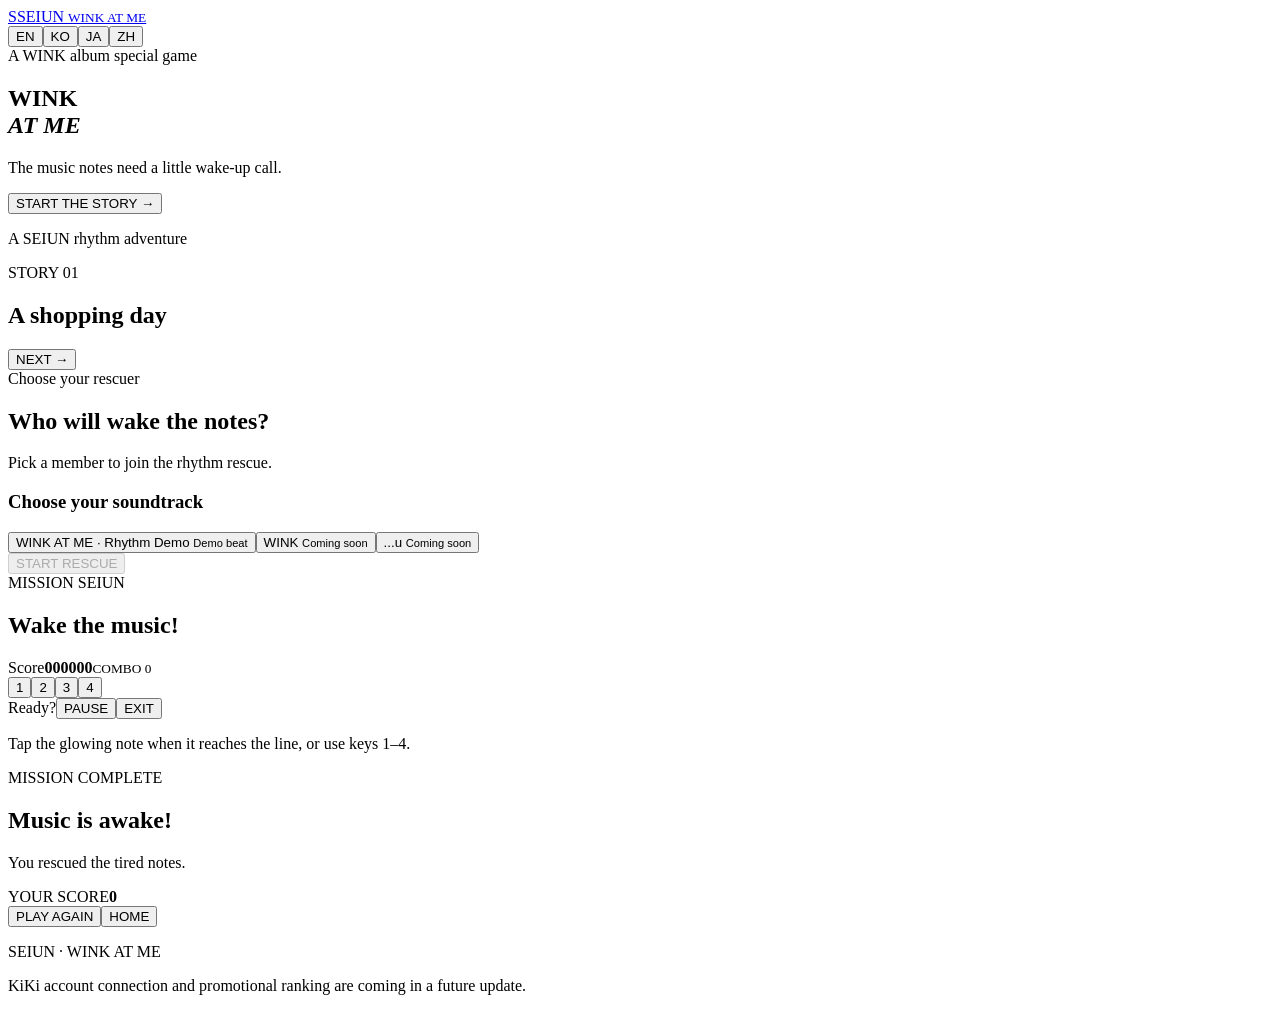
==== games/winkatme/index.html @ f26283b5 "Add WINK AT ME game page" ====
<!DOCTYPE html>
<html lang="en">
<head>
<meta charset="utf-8"><meta name="viewport" content="width=device-width, initial-scale=1, viewport-fit=cover">
<title>WINK AT ME | SEIUN</title>
<meta name="description" content="A tiny rhythm rescue game starring SEIUN.">
<link rel="stylesheet" href="winkatme.css">
</head>
<body>
<div class="game-shell">
<header class="topbar"><a class="brand" href="../../index.html" aria-label="SEIUN home"><span class="brand-mark">S</span><span>SEIUN <small>WINK AT ME</small></span></a><div class="language" aria-label="Language"><button data-lang="en" class="active">EN</button><button data-lang="ko">KO</button><button data-lang="ja">JA</button><button data-lang="zh">ZH</button></div></header>
<main>
<section id="screen-intro" class="screen active">
<div class="hero-card"><div class="sparkle-field" aria-hidden="true"></div><div class="eyebrow">A WINK album special game</div><h1>WINK<br><em>AT ME</em></h1><p class="hero-sub">The music notes need a little wake-up call.</p><div class="art-stage" id="intro-art"></div><button id="start-story" class="primary">START THE STORY <span class="arrow">→</span></button><p class="tiny">A SEIUN rhythm adventure</p></div>
</section>
<section id="screen-story" class="screen">
<div class="story-card"><div class="story-frame" id="story-art"></div><div class="story-caption"><span id="story-count">STORY 01</span><h2 id="story-title">A shopping day</h2><p id="story-text"></p><button id="story-next" class="primary">NEXT <span class="arrow">→</span></button></div></div>
</section>
<section id="screen-select" class="screen">
<div class="section-heading"><div class="eyebrow">Choose your rescuer</div><h2>Who will wake the notes?</h2><p>Pick a member to join the rhythm rescue.</p></div>
<div class="character-grid" id="character-grid"></div><div class="song-panel"><h3>Choose your soundtrack</h3><div class="song-options" id="song-options"><button class="song selected" data-song="demo">WINK AT ME · Rhythm Demo <small>Demo beat</small></button><button class="song" data-song="wink">WINK <small>Coming soon</small></button><button class="song" data-song="u">...u <small>Coming soon</small></button></div></div><button id="begin-game" class="primary" disabled>START RESCUE</button>
</section>
<section id="screen-game" class="screen">
<div class="game-head"><div><div class="eyebrow">MISSION <span id="mission-member">SEIUN</span></div><h2>Wake the music!</h2></div><div class="score-box"><span>Score</span><strong id="score">000000</strong><small id="combo">COMBO 0</small></div></div>
<div class="rhythm-board" id="rhythm-board"><div class="note-field" id="note-field"><div class="lane" data-lane="0"></div><div class="lane" data-lane="1"></div><div class="lane" data-lane="2"></div><div class="lane" data-lane="3"></div><div class="hit-line"></div><div class="hit-buttons"><button class="hit-button" data-hit="0" aria-label="Hit lane 1">1</button><button class="hit-button" data-hit="1" aria-label="Hit lane 2">2</button><button class="hit-button" data-hit="2" aria-label="Hit lane 3">3</button><button class="hit-button" data-hit="3" aria-label="Hit lane 4">4</button></div></div><div class="game-character" id="game-character"></div></div>
<div class="game-controls"><span id="feedback">Ready?</span><button id="pause-game" class="soft-button">PAUSE</button><button id="exit-game" class="soft-button">EXIT</button></div><p class="controls-hint">Tap the glowing note when it reaches the line, or use keys 1–4.</p>
</section>
<section id="screen-result" class="screen">
<div class="result-card"><div class="result-art" id="result-art"></div><div class="eyebrow">MISSION COMPLETE</div><h2>Music is awake!</h2><p id="result-message">You rescued the tired notes.</p><div class="result-score"><span>YOUR SCORE</span><strong id="final-score">0</strong><div id="final-stats"></div></div><div class="result-actions"><button id="again" class="primary">PLAY AGAIN</button><button id="to-home" class="soft-button">HOME</button></div></div>
</section>
</main>
<footer><p>SEIUN · WINK AT ME</p><p>KiKi account connection and promotional ranking are coming in a future update.</p></footer>
</div>
<script src="winkatme.js"></script>
</body>
</html>
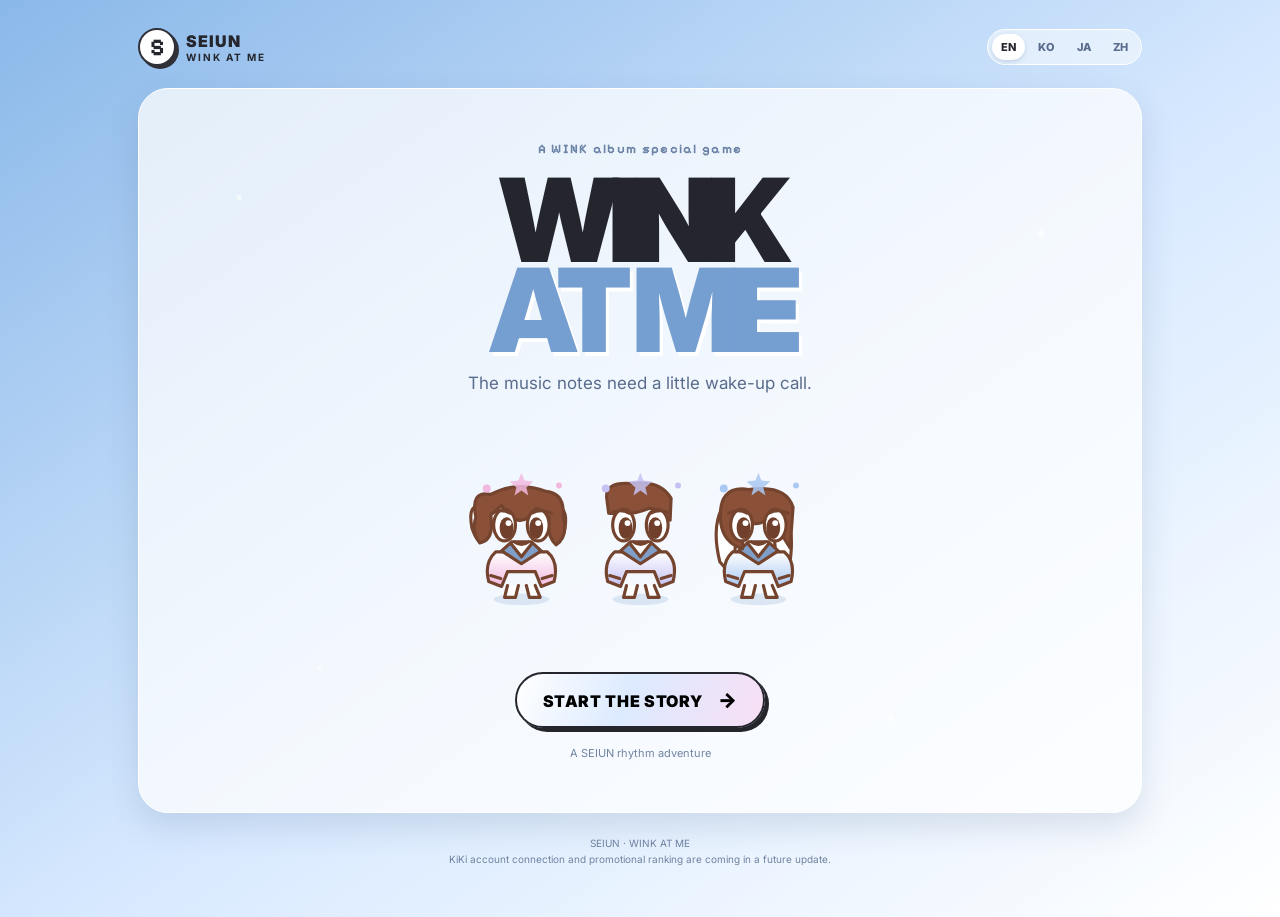
==== commit 736786fd: "Refresh game stylesheet cache" ====
--- a/games/winkatme/index.html
+++ b/games/winkatme/index.html
@@ -4,7 +4,7 @@
 <meta charset="utf-8"><meta name="viewport" content="width=device-width, initial-scale=1, viewport-fit=cover">
 <title>WINK AT ME | SEIUN</title>
 <meta name="description" content="A tiny rhythm rescue game starring SEIUN.">
-<link rel="stylesheet" href="winkatme.css">
+<link rel="stylesheet" href="./winkatme.css?v=2">
 </head>
 <body>
 <div class="game-shell">
--- a/games/winkatme/winkatme.css
+++ b/games/winkatme/winkatme.css
@@ -0,0 +1,6 @@
+@import url('https://fonts.googleapis.com/css2?family=Inter:wght@400;500;600;700;800;900&family=Pixelify+Sans:wght@500;600;700&display=swap');
+:root{--blue:#8bb8e8;--blue2:#dbeeff;--ink:#25262d;--pink:#f3b8df;--lav:#c8c4f5;--paper:#fff;--line:#c3d7ee;--shadow:0 14px 32px rgba(63,91,130,.16)}
+*{box-sizing:border-box}body{margin:0;min-height:100vh;background:linear-gradient(145deg,#8ab8e9 0%,#d9eaff 55%,#fff 100%);font-family:Inter,Arial,sans-serif;color:var(--ink)}button{font:inherit;cursor:pointer}button:focus-visible{outline:3px solid #4657ac;outline-offset:3px}.game-shell{width:min(100%,1060px);margin:auto;padding:clamp(12px,3vw,28px)}.topbar{display:flex;align-items:center;justify-content:space-between;margin-bottom:22px}.brand{display:flex;gap:10px;align-items:center;color:inherit;text-decoration:none;font-weight:900;letter-spacing:.06em}.brand small{display:block;font-size:10px;letter-spacing:.2em;font-weight:700}.brand-mark{display:grid;place-items:center;width:38px;height:38px;background:#fff;border:2px solid #303039;border-radius:50%;font-family:Pixelify Sans;font-size:24px;box-shadow:3px 3px 0 #303039}.language{display:flex;gap:4px;background:#ffffff80;border:1px solid #fff;border-radius:99px;padding:4px}.language button{border:0;background:transparent;padding:6px 9px;border-radius:99px;font-size:11px;font-weight:800;color:#596c8c}.language button.active{background:#fff;color:#25262d;box-shadow:0 2px 4px #7e9dbb50}.screen{display:none;animation:appear .35s ease}.screen.active{display:block}@keyframes appear{from{opacity:0;transform:translateY(8px)}to{opacity:1;transform:none}}.hero-card,.story-card,.result-card{position:relative;overflow:hidden;background:#ffffffbb;border:1px solid #fff;border-radius:30px;box-shadow:var(--shadow);padding:clamp(22px,5vw,52px);text-align:center}.hero-card:before,.story-card:before{content:"";position:absolute;inset:0;background:radial-gradient(circle at 10% 15%,#fff9 0 2px,transparent 3px),radial-gradient(circle at 90% 20%,#fff9 0 3px,transparent 4px),radial-gradient(circle at 18% 80%,#fff7 0 2px,transparent 3px),radial-gradient(circle at 75% 87%,#fff8 0 3px,transparent 4px);pointer-events:none}.eyebrow{font-family:Pixelify Sans,Inter;font-size:13px;letter-spacing:.1em;color:#6c83a7;font-weight:700}.hero-card h1{font-size:clamp(56px,12vw,116px);line-height:.78;letter-spacing:-.09em;margin:18px 0 8px;font-weight:900}.hero-card h1 em{font-style:normal;color:#759ed1;text-shadow:3px 4px 0 #fff}.hero-sub{font-size:clamp(13px,2vw,17px);color:#596c8c}.art-stage{width:min(100%,360px);margin:0 auto 12px;height:250px}.primary{border:2px solid var(--ink);background:linear-gradient(110deg,#fff,#dceaff 45%,#f8dff5);border-radius:99px;padding:14px 26px;font-weight:900;letter-spacing:.04em;box-shadow:4px 4px 0 var(--ink);transition:transform .15s,box-shadow .15s}.primary:hover{transform:translate(2px,2px);box-shadow:2px 2px 0 var(--ink)}.primary:disabled{opacity:.45;cursor:not-allowed}.arrow{font-size:20px;margin-left:12px}.tiny{font-size:11px;color:#7185a2;margin:18px 0 0}.story-card{padding:0;display:grid;grid-template-columns:1fr 1fr;min-height:330px;text-align:left}.story-frame{min-height:260px;background:linear-gradient(135deg,#9bc2ed,#d8e8ff);display:grid;place-items:center;padding:20px}.story-caption{padding:clamp(20px,4vw,40px);align-self:center}.story-caption h2{font-size:clamp(24px,4vw,38px);margin:8px 0}.story-caption p{line-height:1.7;color:#52627b}.section-heading{text-align:center;margin:12px 0 22px}.section-heading h2{font-size:clamp(26px,5vw,42px);margin:8px}.section-heading p{color:#52627b}.character-grid{display:grid;grid-template-columns:repeat(3,minmax(0,1fr));gap:14px}.character-card{background:#ffffffb8;border:2px solid #fff;border-radius:22px;padding:12px 10px 18px;box-shadow:0 8px 20px #6489b833;text-align:center;transition:.2s;position:relative;overflow:hidden}.character-card.selected{border-color:#33343b;box-shadow:4px 4px 0 #33343b;transform:translateY(-3px)}.character-card .char-art{height:180px;max-width:230px;margin:auto}.character-card h3{margin:6px 0 4px}.character-card p{margin:0;color:#6b7e9a;font-size:12px}.character-card button{position:absolute;inset:0;border:0;background:transparent;width:100%;height:100%;z-index:1}.character-card>*:not(button){pointer-events:none}.song-panel{margin:24px 0;padding:20px;background:#ffffff85;border:1px solid #fff;border-radius:22px}.song-panel h3{margin:0 0 12px;font-size:16px}.song-options{display:grid;grid-template-columns:repeat(3,1fr);gap:10px}.song{border:1px solid #b6c9e2;background:#fff;border-radius:15px;padding:12px;font-size:12px;font-weight:700;color:#475b78}.song.selected{border:2px solid #333;box-shadow:3px 3px 0 #333}.song small{display:block;margin-top:6px;color:#8495ad;font-weight:500}.section-heading + .character-grid + .song-panel + .primary{display:block;margin:auto}.game-head{display:flex;justify-content:space-between;align-items:center;margin:4px 0 16px}.game-head h2{margin:4px 0;font-size:clamp(23px,4vw,34px)}.score-box{text-align:right;background:#ffffffa8;border:1px solid #fff;border-radius:16px;padding:8px 14px;min-width:100px}.score-box span,.score-box small{display:block;font-size:10px;font-weight:700;color:#7085a4}.score-box strong{font-size:24px;letter-spacing:.05em}.rhythm-board{position:relative;overflow:hidden;border:2px solid #fff;border-radius:26px;background:linear-gradient(160deg,#c3defb,#f2e8ff);height:min(62vh,500px);min-height:340px;box-shadow:var(--shadow)}.note-field{position:absolute;inset:0 0 0 25%;display:grid;grid-template-columns:repeat(4,1fr);background:linear-gradient(#ffffff60,#ffffff08)}.lane{border-left:1px solid #ffffffa0;position:relative}.lane:last-of-type{border-right:1px solid #ffffffa0}.hit-line{position:absolute;left:0;right:0;bottom:80px;height:3px;background:#fff;box-shadow:0 0 14px #fff,0 0 5px #7896dc}.hit-buttons{position:absolute;bottom:12px;left:0;right:0;display:grid;grid-template-columns:repeat(4,1fr);gap:7px;padding:0 7px}.hit-button{border:1px solid #fff;background:#ffffffa9;border-radius:12px;height:54px;font-weight:900;color:#6179a4;touch-action:manipulation}.hit-button:active,.hit-button.flash{background:#fff;box-shadow:0 0 20px #fff;transform:scale(.97)}.note{position:absolute;width:clamp(24px,5vw,42px);height:clamp(24px,5vw,42px);border-radius:50% 50% 45% 50%;border:2px solid #fff;background:linear-gradient(135deg,#f9c9ed,#b9d9ff);box-shadow:0 4px 12px #8ba4cf80;transform:translate(-50%,-50%);display:grid;place-items:center}.note:after{content:"";width:9px;height:9px;border-radius:50%;background:#fff;box-shadow:0 0 8px white}.game-character{position:absolute;left:4%;bottom:4%;width:23%;height:42%;max-width:180px;pointer-events:none}.game-controls{display:flex;align-items:center;gap:8px;margin:12px 0}.game-controls #feedback{font-weight:900;flex:1;color:#526c9a}.soft-button{border:1px solid #fff;background:#ffffff90;border-radius:99px;padding:10px 14px;font-size:11px;font-weight:800}.controls-hint{text-align:center;font-size:11px;color:#6a7d98}.result-card{text-align:center;max-width:600px;margin:auto}.result-art{height:180px;max-width:220px;margin:auto}.result-card h2{font-size:36px;margin:8px}.result-score{margin:20px auto;background:#fff8;border-radius:22px;padding:20px;max-width:340px}.result-score span{display:block;font-size:11px;font-weight:900;letter-spacing:.12em;color:#6c83a7}.result-score strong{font-size:clamp(38px,9vw,64px)}#final-stats{font-size:12px;color:#667995;margin-top:5px}.result-actions{display:flex;justify-content:center;gap:10px;flex-wrap:wrap;margin-top:20px}footer{text-align:center;padding:20px 6px;font-size:10px;color:#6f82a0}footer p{margin:4px}
+@media(max-width:640px){.game-shell{padding:12px}.story-card{grid-template-columns:1fr}.story-frame{min-height:210px}.story-caption{padding:20px}.character-grid{gap:8px}.character-card{padding:8px 5px 14px;border-radius:16px}.character-card .char-art{height:130px}.character-card h3{font-size:15px}.character-card p{font-size:10px}.song-options{grid-template-columns:1fr}.song{display:flex;align-items:center;justify-content:space-between;text-align:left}.song small{margin:0}.rhythm-board{height:58vh;min-height:330px}.note-field{left:18%}.game-character{width:17%;left:1%;height:30%;bottom:10%}.hit-button{height:48px}.game-controls{gap:5px}.soft-button{padding:9px 11px}.hero-card{padding:24px 14px}.art-stage{height:210px}}
+@media(prefers-reduced-motion:reduce){*,*:before,*:after{animation-duration:.01ms!important;transition-duration:.01ms!important;scroll-behavior:auto!important}}
+.art-stage svg,.story-frame svg,.char-art svg,.game-character svg,.result-art svg{width:100%;height:100%;max-height:100%;overflow:visible}.art-stage{display:flex;align-items:end;justify-content:center;gap:0}.art-stage svg{width:33%;height:100%}.story-frame svg{width:min(100%,280px);height:220px}.story-frame .shop-svg{width:100%;height:100%;display:grid;place-items:center}.story-frame .shop-svg svg{width:min(100%,320px);height:auto}.char-art svg{width:100%;height:100%}.game-character svg{width:100%;height:100%}.result-art svg{width:100%;height:100%}.note{transition:filter .08s}.game-head .eyebrow{font-size:11px}
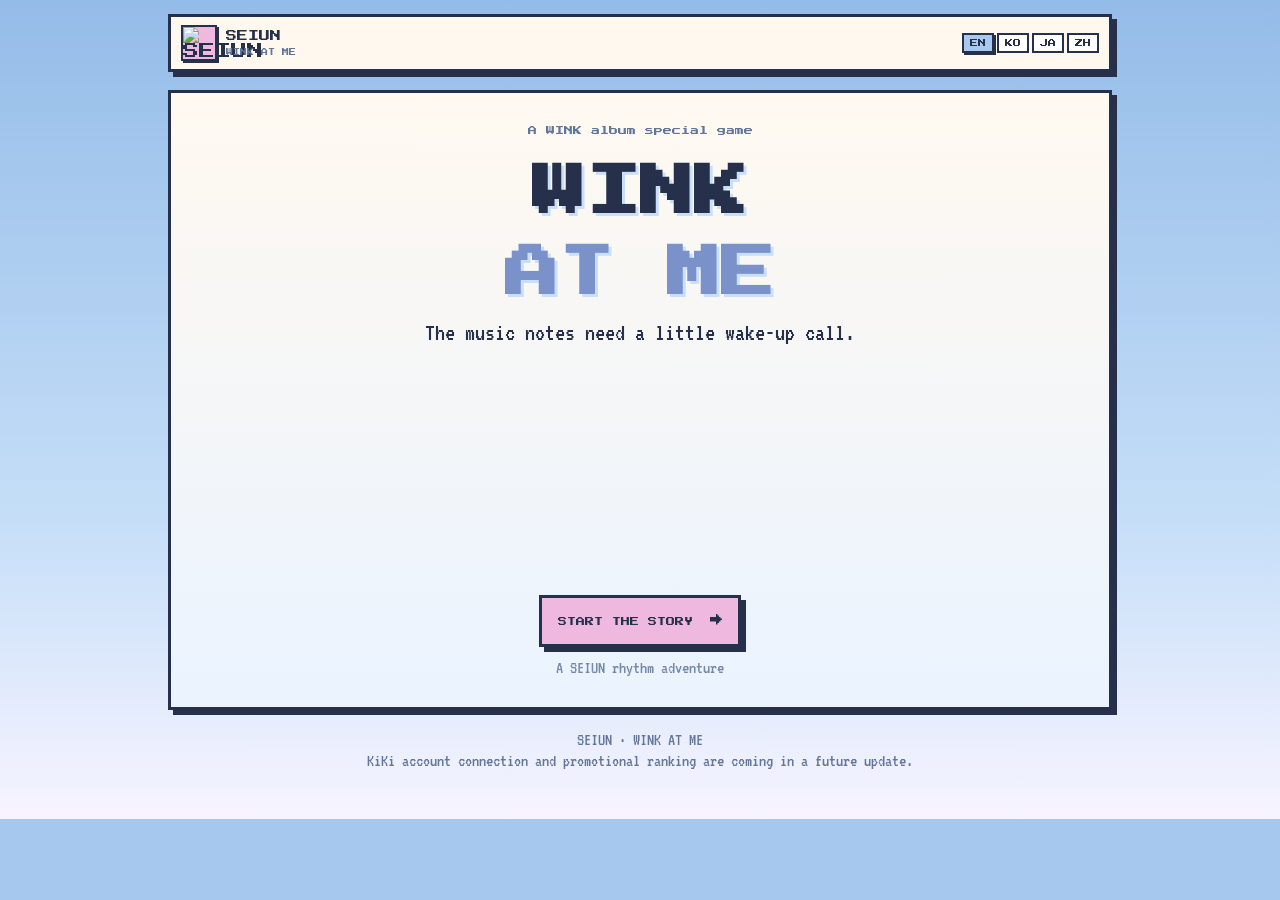
==== commit eafa2fa4: "Switch WINK AT ME to pixel-logo asset and refresh pixel CSS" ====
--- a/games/winkatme/index.html
+++ b/games/winkatme/index.html
@@ -4,11 +4,11 @@
 <meta charset="utf-8"><meta name="viewport" content="width=device-width, initial-scale=1, viewport-fit=cover">
 <title>WINK AT ME | SEIUN</title>
 <meta name="description" content="A tiny rhythm rescue game starring SEIUN.">
-<link rel="stylesheet" href="./winkatme.css?v=2">
+<link rel="stylesheet" href="./winkatme.css?v=pixel-1">
 </head>
 <body>
 <div class="game-shell">
-<header class="topbar"><a class="brand" href="../../index.html" aria-label="SEIUN home"><span class="brand-mark">S</span><span>SEIUN <small>WINK AT ME</small></span></a><div class="language" aria-label="Language"><button data-lang="en" class="active">EN</button><button data-lang="ko">KO</button><button data-lang="ja">JA</button><button data-lang="zh">ZH</button></div></header>
+<header class="topbar"><a class="brand" href="../../index.html" aria-label="SEIUN home"><span class="brand-mark"><img src="./assets/logo/seiun-pixel-logo.png" alt="SEIUN"></span><span>SEIUN <small>WINK AT ME</small></span></a><div class="language" aria-label="Language"><button data-lang="en" class="active">EN</button><button data-lang="ko">KO</button><button data-lang="ja">JA</button><button data-lang="zh">ZH</button></div></header>
 <main>
 <section id="screen-intro" class="screen active">
 <div class="hero-card"><div class="sparkle-field" aria-hidden="true"></div><div class="eyebrow">A WINK album special game</div><h1>WINK<br><em>AT ME</em></h1><p class="hero-sub">The music notes need a little wake-up call.</p><div class="art-stage" id="intro-art"></div><button id="start-story" class="primary">START THE STORY <span class="arrow">→</span></button><p class="tiny">A SEIUN rhythm adventure</p></div>
--- a/games/winkatme/winkatme.css
+++ b/games/winkatme/winkatme.css
@@ -1,6 +1,4 @@
-@import url('https://fonts.googleapis.com/css2?family=Inter:wght@400;500;600;700;800;900&family=Pixelify+Sans:wght@500;600;700&display=swap');
-:root{--blue:#8bb8e8;--blue2:#dbeeff;--ink:#25262d;--pink:#f3b8df;--lav:#c8c4f5;--paper:#fff;--line:#c3d7ee;--shadow:0 14px 32px rgba(63,91,130,.16)}
-*{box-sizing:border-box}body{margin:0;min-height:100vh;background:linear-gradient(145deg,#8ab8e9 0%,#d9eaff 55%,#fff 100%);font-family:Inter,Arial,sans-serif;color:var(--ink)}button{font:inherit;cursor:pointer}button:focus-visible{outline:3px solid #4657ac;outline-offset:3px}.game-shell{width:min(100%,1060px);margin:auto;padding:clamp(12px,3vw,28px)}.topbar{display:flex;align-items:center;justify-content:space-between;margin-bottom:22px}.brand{display:flex;gap:10px;align-items:center;color:inherit;text-decoration:none;font-weight:900;letter-spacing:.06em}.brand small{display:block;font-size:10px;letter-spacing:.2em;font-weight:700}.brand-mark{display:grid;place-items:center;width:38px;height:38px;background:#fff;border:2px solid #303039;border-radius:50%;font-family:Pixelify Sans;font-size:24px;box-shadow:3px 3px 0 #303039}.language{display:flex;gap:4px;background:#ffffff80;border:1px solid #fff;border-radius:99px;padding:4px}.language button{border:0;background:transparent;padding:6px 9px;border-radius:99px;font-size:11px;font-weight:800;color:#596c8c}.language button.active{background:#fff;color:#25262d;box-shadow:0 2px 4px #7e9dbb50}.screen{display:none;animation:appear .35s ease}.screen.active{display:block}@keyframes appear{from{opacity:0;transform:translateY(8px)}to{opacity:1;transform:none}}.hero-card,.story-card,.result-card{position:relative;overflow:hidden;background:#ffffffbb;border:1px solid #fff;border-radius:30px;box-shadow:var(--shadow);padding:clamp(22px,5vw,52px);text-align:center}.hero-card:before,.story-card:before{content:"";position:absolute;inset:0;background:radial-gradient(circle at 10% 15%,#fff9 0 2px,transparent 3px),radial-gradient(circle at 90% 20%,#fff9 0 3px,transparent 4px),radial-gradient(circle at 18% 80%,#fff7 0 2px,transparent 3px),radial-gradient(circle at 75% 87%,#fff8 0 3px,transparent 4px);pointer-events:none}.eyebrow{font-family:Pixelify Sans,Inter;font-size:13px;letter-spacing:.1em;color:#6c83a7;font-weight:700}.hero-card h1{font-size:clamp(56px,12vw,116px);line-height:.78;letter-spacing:-.09em;margin:18px 0 8px;font-weight:900}.hero-card h1 em{font-style:normal;color:#759ed1;text-shadow:3px 4px 0 #fff}.hero-sub{font-size:clamp(13px,2vw,17px);color:#596c8c}.art-stage{width:min(100%,360px);margin:0 auto 12px;height:250px}.primary{border:2px solid var(--ink);background:linear-gradient(110deg,#fff,#dceaff 45%,#f8dff5);border-radius:99px;padding:14px 26px;font-weight:900;letter-spacing:.04em;box-shadow:4px 4px 0 var(--ink);transition:transform .15s,box-shadow .15s}.primary:hover{transform:translate(2px,2px);box-shadow:2px 2px 0 var(--ink)}.primary:disabled{opacity:.45;cursor:not-allowed}.arrow{font-size:20px;margin-left:12px}.tiny{font-size:11px;color:#7185a2;margin:18px 0 0}.story-card{padding:0;display:grid;grid-template-columns:1fr 1fr;min-height:330px;text-align:left}.story-frame{min-height:260px;background:linear-gradient(135deg,#9bc2ed,#d8e8ff);display:grid;place-items:center;padding:20px}.story-caption{padding:clamp(20px,4vw,40px);align-self:center}.story-caption h2{font-size:clamp(24px,4vw,38px);margin:8px 0}.story-caption p{line-height:1.7;color:#52627b}.section-heading{text-align:center;margin:12px 0 22px}.section-heading h2{font-size:clamp(26px,5vw,42px);margin:8px}.section-heading p{color:#52627b}.character-grid{display:grid;grid-template-columns:repeat(3,minmax(0,1fr));gap:14px}.character-card{background:#ffffffb8;border:2px solid #fff;border-radius:22px;padding:12px 10px 18px;box-shadow:0 8px 20px #6489b833;text-align:center;transition:.2s;position:relative;overflow:hidden}.character-card.selected{border-color:#33343b;box-shadow:4px 4px 0 #33343b;transform:translateY(-3px)}.character-card .char-art{height:180px;max-width:230px;margin:auto}.character-card h3{margin:6px 0 4px}.character-card p{margin:0;color:#6b7e9a;font-size:12px}.character-card button{position:absolute;inset:0;border:0;background:transparent;width:100%;height:100%;z-index:1}.character-card>*:not(button){pointer-events:none}.song-panel{margin:24px 0;padding:20px;background:#ffffff85;border:1px solid #fff;border-radius:22px}.song-panel h3{margin:0 0 12px;font-size:16px}.song-options{display:grid;grid-template-columns:repeat(3,1fr);gap:10px}.song{border:1px solid #b6c9e2;background:#fff;border-radius:15px;padding:12px;font-size:12px;font-weight:700;color:#475b78}.song.selected{border:2px solid #333;box-shadow:3px 3px 0 #333}.song small{display:block;margin-top:6px;color:#8495ad;font-weight:500}.section-heading + .character-grid + .song-panel + .primary{display:block;margin:auto}.game-head{display:flex;justify-content:space-between;align-items:center;margin:4px 0 16px}.game-head h2{margin:4px 0;font-size:clamp(23px,4vw,34px)}.score-box{text-align:right;background:#ffffffa8;border:1px solid #fff;border-radius:16px;padding:8px 14px;min-width:100px}.score-box span,.score-box small{display:block;font-size:10px;font-weight:700;color:#7085a4}.score-box strong{font-size:24px;letter-spacing:.05em}.rhythm-board{position:relative;overflow:hidden;border:2px solid #fff;border-radius:26px;background:linear-gradient(160deg,#c3defb,#f2e8ff);height:min(62vh,500px);min-height:340px;box-shadow:var(--shadow)}.note-field{position:absolute;inset:0 0 0 25%;display:grid;grid-template-columns:repeat(4,1fr);background:linear-gradient(#ffffff60,#ffffff08)}.lane{border-left:1px solid #ffffffa0;position:relative}.lane:last-of-type{border-right:1px solid #ffffffa0}.hit-line{position:absolute;left:0;right:0;bottom:80px;height:3px;background:#fff;box-shadow:0 0 14px #fff,0 0 5px #7896dc}.hit-buttons{position:absolute;bottom:12px;left:0;right:0;display:grid;grid-template-columns:repeat(4,1fr);gap:7px;padding:0 7px}.hit-button{border:1px solid #fff;background:#ffffffa9;border-radius:12px;height:54px;font-weight:900;color:#6179a4;touch-action:manipulation}.hit-button:active,.hit-button.flash{background:#fff;box-shadow:0 0 20px #fff;transform:scale(.97)}.note{position:absolute;width:clamp(24px,5vw,42px);height:clamp(24px,5vw,42px);border-radius:50% 50% 45% 50%;border:2px solid #fff;background:linear-gradient(135deg,#f9c9ed,#b9d9ff);box-shadow:0 4px 12px #8ba4cf80;transform:translate(-50%,-50%);display:grid;place-items:center}.note:after{content:"";width:9px;height:9px;border-radius:50%;background:#fff;box-shadow:0 0 8px white}.game-character{position:absolute;left:4%;bottom:4%;width:23%;height:42%;max-width:180px;pointer-events:none}.game-controls{display:flex;align-items:center;gap:8px;margin:12px 0}.game-controls #feedback{font-weight:900;flex:1;color:#526c9a}.soft-button{border:1px solid #fff;background:#ffffff90;border-radius:99px;padding:10px 14px;font-size:11px;font-weight:800}.controls-hint{text-align:center;font-size:11px;color:#6a7d98}.result-card{text-align:center;max-width:600px;margin:auto}.result-art{height:180px;max-width:220px;margin:auto}.result-card h2{font-size:36px;margin:8px}.result-score{margin:20px auto;background:#fff8;border-radius:22px;padding:20px;max-width:340px}.result-score span{display:block;font-size:11px;font-weight:900;letter-spacing:.12em;color:#6c83a7}.result-score strong{font-size:clamp(38px,9vw,64px)}#final-stats{font-size:12px;color:#667995;margin-top:5px}.result-actions{display:flex;justify-content:center;gap:10px;flex-wrap:wrap;margin-top:20px}footer{text-align:center;padding:20px 6px;font-size:10px;color:#6f82a0}footer p{margin:4px}
-@media(max-width:640px){.game-shell{padding:12px}.story-card{grid-template-columns:1fr}.story-frame{min-height:210px}.story-caption{padding:20px}.character-grid{gap:8px}.character-card{padding:8px 5px 14px;border-radius:16px}.character-card .char-art{height:130px}.character-card h3{font-size:15px}.character-card p{font-size:10px}.song-options{grid-template-columns:1fr}.song{display:flex;align-items:center;justify-content:space-between;text-align:left}.song small{margin:0}.rhythm-board{height:58vh;min-height:330px}.note-field{left:18%}.game-character{width:17%;left:1%;height:30%;bottom:10%}.hit-button{height:48px}.game-controls{gap:5px}.soft-button{padding:9px 11px}.hero-card{padding:24px 14px}.art-stage{height:210px}}
-@media(prefers-reduced-motion:reduce){*,*:before,*:after{animation-duration:.01ms!important;transition-duration:.01ms!important;scroll-behavior:auto!important}}
-.art-stage svg,.story-frame svg,.char-art svg,.game-character svg,.result-art svg{width:100%;height:100%;max-height:100%;overflow:visible}.art-stage{display:flex;align-items:end;justify-content:center;gap:0}.art-stage svg{width:33%;height:100%}.story-frame svg{width:min(100%,280px);height:220px}.story-frame .shop-svg{width:100%;height:100%;display:grid;place-items:center}.story-frame .shop-svg svg{width:min(100%,320px);height:auto}.char-art svg{width:100%;height:100%}.game-character svg{width:100%;height:100%}.result-art svg{width:100%;height:100%}.note{transition:filter .08s}.game-head .eyebrow{font-size:11px}
+@import url('https://fonts.googleapis.com/css2?family=Press+Start+2P&family=VT323&display=swap');
+:root{--ink:#26304a;--blue:#a8c9ef;--blue2:#e3efff;--pink:#efb9df;--purple:#c9c5f2;--paper:#fff8ee;--pixel-border:3px solid var(--ink);--shadow:5px 5px 0 #26304a}
+*{box-sizing:border-box}html,body{margin:0;min-height:100%;font-family:'VT323',monospace;font-size:22px;color:var(--ink);background:#a6c8ee}body{background:linear-gradient(#94bce8,#c7dff8 65%,#f7f4ff);overflow-x:hidden}.game-shell{width:min(100%,1000px);margin:auto;padding:14px clamp(10px,3vw,28px) 28px;position:relative;isolation:isolate}.game-shell:before{content:"";position:fixed;inset:0;z-index:-1;pointer-events:none;background-image:var(--stars-bg);background-repeat:repeat;background-size:240px 240px;opacity:.2}.topbar{display:flex;justify-content:space-between;align-items:center;margin:0 0 18px;padding:8px 10px;border:var(--pixel-border);background:#fff8ee;box-shadow:var(--shadow)}.brand{display:flex;align-items:center;gap:9px;text-decoration:none;color:var(--ink);font-family:'Press Start 2P';font-size:11px}.brand small{display:block;font-size:7px;margin-top:7px;color:#61769b}.brand-mark{display:grid;place-items:center;width:36px;height:36px;border:2px solid var(--ink);background:var(--pink);font-family:'Press Start 2P';font-size:16px;box-shadow:2px 2px 0 var(--ink)}.language{display:flex;gap:3px}.language button{border:2px solid var(--ink);background:#fff;padding:4px 6px;font-family:'Press Start 2P';font-size:8px;color:var(--ink)}.language button.active{background:var(--blue);box-shadow:2px 2px 0 var(--ink)}.screen{display:none}.screen.active{display:block;animation:pixel-pop .2s steps(3,end)}@keyframes pixel-pop{from{transform:translateY(5px);opacity:.6}to{transform:none;opacity:1}}.hero-card,.story-card,.result-card{border:var(--pixel-border);background:var(--paper);box-shadow:var(--shadow);padding:clamp(15px,3vw,30px);position:relative;text-align:center}.hero-card{background:linear-gradient(180deg,#fff9f0,#eaf3ff)}.eyebrow{font-family:'Press Start 2P';font-size:9px;line-height:1.8;color:#61769b}.hero-card h1{font-family:'Press Start 2P';font-size:clamp(26px,6vw,54px);line-height:1.5;margin:14px 0 5px;text-shadow:3px 3px 0 #c9dff7}.hero-card h1 em{font-style:normal;color:#7a91ca}.hero-sub{font-size:25px;margin:4px 0 8px}.art-stage{height:clamp(140px,28vw,230px);display:flex;align-items:end;justify-content:center;gap:0;margin:4px auto 12px}.primary,.soft-button{font-family:'Press Start 2P';font-size:9px;line-height:1.8;border:var(--pixel-border);background:#fff;padding:12px 16px;color:var(--ink);box-shadow:var(--shadow);border-radius:0;transition:transform .08s steps(2)}.primary{background:var(--pink)}.primary:hover,.soft-button:hover{transform:translate(2px,2px);box-shadow:3px 3px 0 var(--ink)}.primary:disabled{opacity:.45}.arrow{font-size:12px;margin-left:8px}.tiny{font-size:18px;color:#7588a8;margin:12px 0 0}.story-card{padding:0;display:grid;grid-template-columns:1fr 1fr;text-align:left;min-height:300px}.story-frame{background:var(--blue2);border-bottom:var(--pixel-border);display:grid;place-items:center;padding:16px;min-height:220px}.story-caption{padding:clamp(16px,3vw,30px);align-self:center}.story-caption h2,.section-heading h2,.game-head h2,.result-card h2{font-family:'Press Start 2P';font-size:clamp(16px,3vw,24px);line-height:1.65;margin:8px 0}.story-caption p,.section-heading p{font-size:22px;line-height:1.2}.section-heading{text-align:center;padding:10px 0 16px}.character-grid{display:grid;grid-template-columns:repeat(3,1fr);gap:12px}.character-card{position:relative;text-align:center;padding:12px 8px;background:#fff8ee;border:var(--pixel-border);box-shadow:var(--shadow);transition:transform .12s}.character-card.selected{background:#f7d9ef;transform:translateY(-4px);box-shadow:6px 6px 0 var(--ink)}.character-card h3{font-family:'Press Start 2P';font-size:10px;line-height:1.7;margin:8px 0}.character-card p{font-size:18px;margin:0;color:#64779a}.character-card button{position:absolute;inset:0;background:transparent;border:0;z-index:2}.song-panel{margin:18px 0;padding:14px;background:#fff8ee;border:var(--pixel-border);box-shadow:var(--shadow)}.song-panel h3{font-family:'Press Start 2P';font-size:10px;line-height:1.7;margin:0 0 12px}.song-options{display:grid;grid-template-columns:repeat(3,1fr);gap:8px}.song{border:2px solid var(--ink);background:#fff;padding:10px;font-family:'Press Start 2P';font-size:8px;line-height:1.8}.song.selected{background:var(--blue);box-shadow:3px 3px 0 var(--ink)}.song small{display:block;font-family:'VT323';font-size:18px}.section-heading+.character-grid+.song-panel+.primary{display:block;margin:0 auto}.game-head{display:flex;align-items:center;justify-content:space-between;margin-bottom:12px}.score-box{text-align:center;border:var(--pixel-border);background:#fff8ee;box-shadow:var(--shadow);padding:8px 10px;min-width:110px}.score-box span,.score-box small{display:block;font-family:'Press Start 2P';font-size:7px}.score-box strong{display:block;font-family:'Press Start 2P';font-size:16px;margin:7px 0}.rhythm-board{height:min(65vh,520px);min-height:330px;position:relative;overflow:hidden;border:var(--pixel-border);background:#d7e8fb;box-shadow:var(--shadow)}.note-field{position:absolute;inset:0 0 0 23%;display:grid;grid-template-columns:repeat(4,1fr);background:repeating-linear-gradient(90deg,#ffffff44 0 1px,transparent 1px 25%)}.lane{border-left:2px dotted #a0badc;position:relative}.hit-line{position:absolute;left:0;right:0;bottom:82px;height:4px;background:#fff;border-top:2px solid var(--ink);border-bottom:2px solid var(--ink)}.hit-buttons{position:absolute;bottom:10px;left:0;right:0;display:grid;grid-template-columns:repeat(4,1fr);gap:6px;padding:0 6px}.hit-button{height:52px;border:2px solid var(--ink);background:#fff;font-family:'Press Start 2P';font-size:9px;box-shadow:3px 3px 0 var(--ink);touch-action:manipulation}.hit-button:active,.hit-button.flash{background:var(--pink);transform:translate(2px,2px);box-shadow:1px 1px 0 var(--ink)}.note{position:absolute;width:28px;height:28px;transform:translate(-50%,-50%);border:3px solid var(--ink);background:#f6d4ed;box-shadow:3px 3px 0 var(--ink);image-rendering:pixelated}.note:after{content:"";position:absolute;inset:5px;background:#fff}.game-character{position:absolute;left:2%;bottom:4%;width:20%;height:40%;max-width:150px;pointer-events:none}.game-controls{display:flex;align-items:center;gap:8px;margin:12px 0}.game-controls #feedback{flex:1;font-family:'Press Start 2P';font-size:9px;line-height:1.7}.controls-hint{text-align:center;font-size:18px}.result-card{max-width:620px;margin:auto}.result-art{height:170px;max-width:180px;margin:auto}.result-score{margin:18px auto;padding:14px;background:#fff;border:var(--pixel-border);max-width:330px}.result-score span{font-family:'Press Start 2P';font-size:8px;display:block}.result-score strong{display:block;font-family:'Press Start 2P';font-size:clamp(24px,7vw,44px);margin:12px 0}.result-actions{display:flex;justify-content:center;gap:12px;flex-wrap:wrap;margin-top:16px}#final-stats{font-size:18px}footer{text-align:center;padding:18px 5px;font-size:18px;color:#64779a}footer p{margin:3px}
+.pixel-art,.art-stage img,.story-frame img,.char-art img,.game-character img,.result-art img{image-rendering:pixelated;image-rendering:crisp-edges;object-fit:contain;filter:none}.art-stage img{height:100%;width:33%;image-rendering:pixelated}.char-art{height:clamp(115px,22vw,180px);max-width:220px;margin:auto}.char-art img{width:100%;height:100%;object-fit:contain;image-rendering:pixelated}.story-frame img{max-width:100%;max-height:220px;image-rendering:pixelated}.game-character img,.result-art img{width:100%;height:100%;image-rendering:pixelated}.story-frame .shop-svg{width:100%;display:grid;place-items:center}.story-frame .shop-svg svg{width:min(100%,320px);height:auto;image-rendering:pixelated}.float-star{position:fixed;z-index:-1;width:var(--star-size,24px);height:var(--star-size,24px);object-fit:contain;image-rendering:pixelated;opacity:.78;pointer-events:none;animation:star-drift var(--star-speed,12s) linear infinite;left:var(--star-x,10%);top:110vh}.float-star:nth-child(2n){animation-delay:-5s}.float-star:nth-child(3n){animation-delay:-9s}@keyframes star-drift{0%{transform:translateY(0) rotate(0deg)}100%{transform:translateY(-125vh) rotate(90deg)}}@media(max-width:620px){.game-shell{padding:9px}.brand{font-size:8px}.brand-mark{width:31px;height:31px}.story-card{grid-template-columns:1fr}.story-frame{min-height:180px}.story-caption{padding:16px}.character-grid{gap:7px}.character-card{padding:8px 4px}.char-art{height:120px}.character-card h3{font-size:8px}.character-card p{font-size:16px}.song-options{grid-template-columns:1fr}.song{display:flex;justify-content:space-between;align-items:center;text-align:left}.song small{margin:0}.rhythm-board{height:58vh;min-height:320px}.note-field{left:18%}.game-character{width:16%;height:30%;left:1%;bottom:11%}.hit-button{height:48px}.soft-button{padding:9px 8px;font-size:8px}.hero-card{padding:15px 10px}.game-head h2{font-size:13px}.controls-hint{font-size:16px}}@media(prefers-reduced-motion:reduce){*,*:before,*:after{animation-duration:.01ms!important;transition-duration:.01ms!important}}
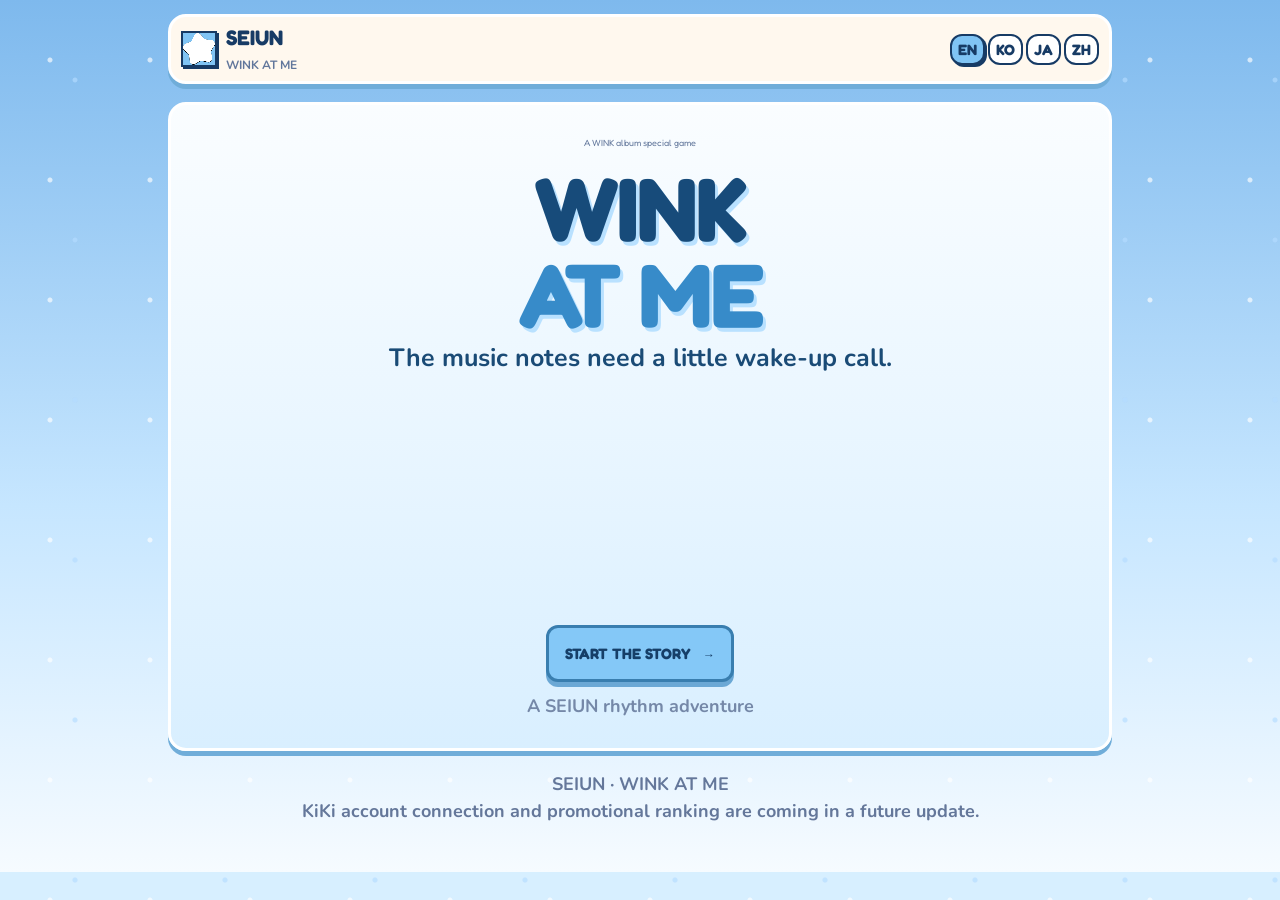
==== commit 16e401ef: "Refresh blue theme stylesheet cache" ====
--- a/games/winkatme/index.html
+++ b/games/winkatme/index.html
@@ -4,7 +4,7 @@
 <meta charset="utf-8"><meta name="viewport" content="width=device-width, initial-scale=1, viewport-fit=cover">
 <title>WINK AT ME | SEIUN</title>
 <meta name="description" content="A tiny rhythm rescue game starring SEIUN.">
-<link rel="stylesheet" href="./winkatme.css?v=pixel-1">
+<link rel="stylesheet" href="./winkatme.css?v=blue-2">
 </head>
 <body>
 <div class="game-shell">
--- a/games/winkatme/winkatme.css
+++ b/games/winkatme/winkatme.css
@@ -1,4 +1,24 @@
-@import url('https://fonts.googleapis.com/css2?family=Press+Start+2P&family=VT323&display=swap');
-:root{--ink:#26304a;--blue:#a8c9ef;--blue2:#e3efff;--pink:#efb9df;--purple:#c9c5f2;--paper:#fff8ee;--pixel-border:3px solid var(--ink);--shadow:5px 5px 0 #26304a}
-*{box-sizing:border-box}html,body{margin:0;min-height:100%;font-family:'VT323',monospace;font-size:22px;color:var(--ink);background:#a6c8ee}body{background:linear-gradient(#94bce8,#c7dff8 65%,#f7f4ff);overflow-x:hidden}.game-shell{width:min(100%,1000px);margin:auto;padding:14px clamp(10px,3vw,28px) 28px;position:relative;isolation:isolate}.game-shell:before{content:"";position:fixed;inset:0;z-index:-1;pointer-events:none;background-image:var(--stars-bg);background-repeat:repeat;background-size:240px 240px;opacity:.2}.topbar{display:flex;justify-content:space-between;align-items:center;margin:0 0 18px;padding:8px 10px;border:var(--pixel-border);background:#fff8ee;box-shadow:var(--shadow)}.brand{display:flex;align-items:center;gap:9px;text-decoration:none;color:var(--ink);font-family:'Press Start 2P';font-size:11px}.brand small{display:block;font-size:7px;margin-top:7px;color:#61769b}.brand-mark{display:grid;place-items:center;width:36px;height:36px;border:2px solid var(--ink);background:var(--pink);font-family:'Press Start 2P';font-size:16px;box-shadow:2px 2px 0 var(--ink)}.language{display:flex;gap:3px}.language button{border:2px solid var(--ink);background:#fff;padding:4px 6px;font-family:'Press Start 2P';font-size:8px;color:var(--ink)}.language button.active{background:var(--blue);box-shadow:2px 2px 0 var(--ink)}.screen{display:none}.screen.active{display:block;animation:pixel-pop .2s steps(3,end)}@keyframes pixel-pop{from{transform:translateY(5px);opacity:.6}to{transform:none;opacity:1}}.hero-card,.story-card,.result-card{border:var(--pixel-border);background:var(--paper);box-shadow:var(--shadow);padding:clamp(15px,3vw,30px);position:relative;text-align:center}.hero-card{background:linear-gradient(180deg,#fff9f0,#eaf3ff)}.eyebrow{font-family:'Press Start 2P';font-size:9px;line-height:1.8;color:#61769b}.hero-card h1{font-family:'Press Start 2P';font-size:clamp(26px,6vw,54px);line-height:1.5;margin:14px 0 5px;text-shadow:3px 3px 0 #c9dff7}.hero-card h1 em{font-style:normal;color:#7a91ca}.hero-sub{font-size:25px;margin:4px 0 8px}.art-stage{height:clamp(140px,28vw,230px);display:flex;align-items:end;justify-content:center;gap:0;margin:4px auto 12px}.primary,.soft-button{font-family:'Press Start 2P';font-size:9px;line-height:1.8;border:var(--pixel-border);background:#fff;padding:12px 16px;color:var(--ink);box-shadow:var(--shadow);border-radius:0;transition:transform .08s steps(2)}.primary{background:var(--pink)}.primary:hover,.soft-button:hover{transform:translate(2px,2px);box-shadow:3px 3px 0 var(--ink)}.primary:disabled{opacity:.45}.arrow{font-size:12px;margin-left:8px}.tiny{font-size:18px;color:#7588a8;margin:12px 0 0}.story-card{padding:0;display:grid;grid-template-columns:1fr 1fr;text-align:left;min-height:300px}.story-frame{background:var(--blue2);border-bottom:var(--pixel-border);display:grid;place-items:center;padding:16px;min-height:220px}.story-caption{padding:clamp(16px,3vw,30px);align-self:center}.story-caption h2,.section-heading h2,.game-head h2,.result-card h2{font-family:'Press Start 2P';font-size:clamp(16px,3vw,24px);line-height:1.65;margin:8px 0}.story-caption p,.section-heading p{font-size:22px;line-height:1.2}.section-heading{text-align:center;padding:10px 0 16px}.character-grid{display:grid;grid-template-columns:repeat(3,1fr);gap:12px}.character-card{position:relative;text-align:center;padding:12px 8px;background:#fff8ee;border:var(--pixel-border);box-shadow:var(--shadow);transition:transform .12s}.character-card.selected{background:#f7d9ef;transform:translateY(-4px);box-shadow:6px 6px 0 var(--ink)}.character-card h3{font-family:'Press Start 2P';font-size:10px;line-height:1.7;margin:8px 0}.character-card p{font-size:18px;margin:0;color:#64779a}.character-card button{position:absolute;inset:0;background:transparent;border:0;z-index:2}.song-panel{margin:18px 0;padding:14px;background:#fff8ee;border:var(--pixel-border);box-shadow:var(--shadow)}.song-panel h3{font-family:'Press Start 2P';font-size:10px;line-height:1.7;margin:0 0 12px}.song-options{display:grid;grid-template-columns:repeat(3,1fr);gap:8px}.song{border:2px solid var(--ink);background:#fff;padding:10px;font-family:'Press Start 2P';font-size:8px;line-height:1.8}.song.selected{background:var(--blue);box-shadow:3px 3px 0 var(--ink)}.song small{display:block;font-family:'VT323';font-size:18px}.section-heading+.character-grid+.song-panel+.primary{display:block;margin:0 auto}.game-head{display:flex;align-items:center;justify-content:space-between;margin-bottom:12px}.score-box{text-align:center;border:var(--pixel-border);background:#fff8ee;box-shadow:var(--shadow);padding:8px 10px;min-width:110px}.score-box span,.score-box small{display:block;font-family:'Press Start 2P';font-size:7px}.score-box strong{display:block;font-family:'Press Start 2P';font-size:16px;margin:7px 0}.rhythm-board{height:min(65vh,520px);min-height:330px;position:relative;overflow:hidden;border:var(--pixel-border);background:#d7e8fb;box-shadow:var(--shadow)}.note-field{position:absolute;inset:0 0 0 23%;display:grid;grid-template-columns:repeat(4,1fr);background:repeating-linear-gradient(90deg,#ffffff44 0 1px,transparent 1px 25%)}.lane{border-left:2px dotted #a0badc;position:relative}.hit-line{position:absolute;left:0;right:0;bottom:82px;height:4px;background:#fff;border-top:2px solid var(--ink);border-bottom:2px solid var(--ink)}.hit-buttons{position:absolute;bottom:10px;left:0;right:0;display:grid;grid-template-columns:repeat(4,1fr);gap:6px;padding:0 6px}.hit-button{height:52px;border:2px solid var(--ink);background:#fff;font-family:'Press Start 2P';font-size:9px;box-shadow:3px 3px 0 var(--ink);touch-action:manipulation}.hit-button:active,.hit-button.flash{background:var(--pink);transform:translate(2px,2px);box-shadow:1px 1px 0 var(--ink)}.note{position:absolute;width:28px;height:28px;transform:translate(-50%,-50%);border:3px solid var(--ink);background:#f6d4ed;box-shadow:3px 3px 0 var(--ink);image-rendering:pixelated}.note:after{content:"";position:absolute;inset:5px;background:#fff}.game-character{position:absolute;left:2%;bottom:4%;width:20%;height:40%;max-width:150px;pointer-events:none}.game-controls{display:flex;align-items:center;gap:8px;margin:12px 0}.game-controls #feedback{flex:1;font-family:'Press Start 2P';font-size:9px;line-height:1.7}.controls-hint{text-align:center;font-size:18px}.result-card{max-width:620px;margin:auto}.result-art{height:170px;max-width:180px;margin:auto}.result-score{margin:18px auto;padding:14px;background:#fff;border:var(--pixel-border);max-width:330px}.result-score span{font-family:'Press Start 2P';font-size:8px;display:block}.result-score strong{display:block;font-family:'Press Start 2P';font-size:clamp(24px,7vw,44px);margin:12px 0}.result-actions{display:flex;justify-content:center;gap:12px;flex-wrap:wrap;margin-top:16px}#final-stats{font-size:18px}footer{text-align:center;padding:18px 5px;font-size:18px;color:#64779a}footer p{margin:3px}
-.pixel-art,.art-stage img,.story-frame img,.char-art img,.game-character img,.result-art img{image-rendering:pixelated;image-rendering:crisp-edges;object-fit:contain;filter:none}.art-stage img{height:100%;width:33%;image-rendering:pixelated}.char-art{height:clamp(115px,22vw,180px);max-width:220px;margin:auto}.char-art img{width:100%;height:100%;object-fit:contain;image-rendering:pixelated}.story-frame img{max-width:100%;max-height:220px;image-rendering:pixelated}.game-character img,.result-art img{width:100%;height:100%;image-rendering:pixelated}.story-frame .shop-svg{width:100%;display:grid;place-items:center}.story-frame .shop-svg svg{width:min(100%,320px);height:auto;image-rendering:pixelated}.float-star{position:fixed;z-index:-1;width:var(--star-size,24px);height:var(--star-size,24px);object-fit:contain;image-rendering:pixelated;opacity:.78;pointer-events:none;animation:star-drift var(--star-speed,12s) linear infinite;left:var(--star-x,10%);top:110vh}.float-star:nth-child(2n){animation-delay:-5s}.float-star:nth-child(3n){animation-delay:-9s}@keyframes star-drift{0%{transform:translateY(0) rotate(0deg)}100%{transform:translateY(-125vh) rotate(90deg)}}@media(max-width:620px){.game-shell{padding:9px}.brand{font-size:8px}.brand-mark{width:31px;height:31px}.story-card{grid-template-columns:1fr}.story-frame{min-height:180px}.story-caption{padding:16px}.character-grid{gap:7px}.character-card{padding:8px 4px}.char-art{height:120px}.character-card h3{font-size:8px}.character-card p{font-size:16px}.song-options{grid-template-columns:1fr}.song{display:flex;justify-content:space-between;align-items:center;text-align:left}.song small{margin:0}.rhythm-board{height:58vh;min-height:320px}.note-field{left:18%}.game-character{width:16%;height:30%;left:1%;bottom:11%}.hit-button{height:48px}.soft-button{padding:9px 8px;font-size:8px}.hero-card{padding:15px 10px}.game-head h2{font-size:13px}.controls-hint{font-size:16px}}@media(prefers-reduced-motion:reduce){*,*:before,*:after{animation-duration:.01ms!important;transition-duration:.01ms!important}}+@import url('https://fonts.googleapis.com/css2?family=Fredoka:wght@400;500;600;700&family=Nunito:wght@400;600;700;800;900&display=swap');
+:root{--ink:#26304a;--blue:#a8c9ef;--blue2:#e3efff;--pink:#8fc9f5;--purple:#b6dcff;--paper:#fff8ee;--pixel-border:3px solid var(--ink);--shadow:5px 5px 0 #26304a}
+*{box-sizing:border-box}html,body{margin:0;min-height:100%;font-family:'Nunito',monospace;font-size:22px;color:var(--ink);background:#a6c8ee}body{background:linear-gradient(#94bce8,#c7dff8 65%,#f7f4ff);overflow-x:hidden}.game-shell{width:min(100%,1000px);margin:auto;padding:14px clamp(10px,3vw,28px) 28px;position:relative;isolation:isolate}.game-shell:before{content:"";position:fixed;inset:0;z-index:-1;pointer-events:none;background-image:var(--stars-bg);background-repeat:repeat;background-size:240px 240px;opacity:.2}.topbar{display:flex;justify-content:space-between;align-items:center;margin:0 0 18px;padding:8px 10px;border:var(--pixel-border);background:#fff8ee;box-shadow:var(--shadow)}.brand{display:flex;align-items:center;gap:9px;text-decoration:none;color:var(--ink);font-family:'Fredoka';font-size:11px}.brand small{display:block;font-size:7px;margin-top:7px;color:#61769b} .brand-mark{display:grid;place-items:center;width:36px;height:36px;border:2px solid var(--ink);background:var(--pink);font-family:'Fredoka';font-size:16px;box-shadow:2px 2px 0 var(--ink)}.brand-mark img{max-width:100%;max-height:100%;width:100%;height:100%;object-fit:contain;image-rendering:pixelated}.language{display:flex;gap:3px}.language button{border:2px solid var(--ink);background:#fff;padding:4px 6px;font-family:'Fredoka';font-size:8px;color:var(--ink)}.language button.active{background:var(--blue);box-shadow:2px 2px 0 var(--ink)}.screen{display:none}.screen.active{display:block;animation:pixel-pop .2s steps(3,end)}@keyframes pixel-pop{from{transform:translateY(5px);opacity:.6}to{transform:none;opacity:1}}.hero-card,.story-card,.result-card{border:var(--pixel-border);background:var(--paper);box-shadow:var(--shadow);padding:clamp(15px,3vw,30px);position:relative;text-align:center}.hero-card{background:linear-gradient(180deg,#fff9f0,#eaf3ff)}.eyebrow{font-family:'Fredoka';font-size:9px;line-height:1.8;color:#61769b}.hero-card h1{font-family:'Fredoka';font-size:clamp(26px,6vw,54px);line-height:1.5;margin:14px 0 5px;text-shadow:3px 3px 0 #c9dff7}.hero-card h1 em{font-style:normal;color:#7a91ca}.hero-sub{font-size:25px;margin:4px 0 8px}.art-stage{height:clamp(140px,28vw,230px);display:flex;align-items:end;justify-content:center;gap:0;margin:4px auto 12px}.primary,.soft-button{font-family:'Fredoka';font-size:9px;line-height:1.8;border:var(--pixel-border);background:#fff;padding:12px 16px;color:var(--ink);box-shadow:var(--shadow);border-radius:0;transition:transform .08s steps(2)}.primary{background:var(--pink)}.primary:hover,.soft-button:hover{transform:translate(2px,2px);box-shadow:3px 3px 0 var(--ink)}.primary:disabled{opacity:.45}.arrow{font-size:12px;margin-left:8px}.tiny{font-size:18px;color:#7588a8;margin:12px 0 0}.story-card{padding:0;display:grid;grid-template-columns:1fr 1fr;text-align:left;min-height:300px}.story-frame{background:var(--blue2);border-bottom:var(--pixel-border);display:grid;place-items:center;padding:16px;min-height:220px}.story-caption{padding:clamp(16px,3vw,30px);align-self:center}.story-caption h2,.section-heading h2,.game-head h2,.result-card h2{font-family:'Fredoka';font-size:clamp(16px,3vw,24px);line-height:1.65;margin:8px 0}.story-caption p,.section-heading p{font-size:22px;line-height:1.2}.section-heading{text-align:center;padding:10px 0 16px}.character-grid{display:grid;grid-template-columns:repeat(3,1fr);gap:12px}.character-card{position:relative;text-align:center;padding:12px 8px;background:#fff8ee;border:var(--pixel-border);box-shadow:var(--shadow);transition:transform .12s}.character-card.selected{background:#d5edff;transform:translateY(-4px);box-shadow:6px 6px 0 var(--ink)}.character-card h3{font-family:'Fredoka';font-size:10px;line-height:1.7;margin:8px 0}.character-card p{font-size:18px;margin:0;color:#64779a}.character-card button{position:absolute;inset:0;background:transparent;border:0;z-index:2}.song-panel{margin:18px 0;padding:14px;background:#fff8ee;border:var(--pixel-border);box-shadow:var(--shadow)}.song-panel h3{font-family:'Fredoka';font-size:10px;line-height:1.7;margin:0 0 12px}.song-options{display:grid;grid-template-columns:repeat(3,1fr);gap:8px}.song{border:2px solid var(--ink);background:#fff;padding:10px;font-family:'Fredoka';font-size:8px;line-height:1.8}.song.selected{background:var(--blue);box-shadow:3px 3px 0 var(--ink)}.song small{display:block;font-family:'Nunito';font-size:18px}.section-heading+.character-grid+.song-panel+.primary{display:block;margin:0 auto}.game-head{display:flex;align-items:center;justify-content:space-between;margin-bottom:12px}.score-box{text-align:center;border:var(--pixel-border);background:#fff8ee;box-shadow:var(--shadow);padding:8px 10px;min-width:110px}.score-box span,.score-box small{display:block;font-family:'Fredoka';font-size:7px}.score-box strong{display:block;font-family:'Fredoka';font-size:16px;margin:7px 0}.rhythm-board{height:min(65vh,520px);min-height:330px;position:relative;overflow:hidden;border:var(--pixel-border);background:#d7e8fb;box-shadow:var(--shadow)}.note-field{position:absolute;inset:0 0 0 23%;display:grid;grid-template-columns:repeat(4,1fr);background:repeating-linear-gradient(90deg,#ffffff44 0 1px,transparent 1px 25%)}.lane{border-left:2px dotted #a0badc;position:relative}.hit-line{position:absolute;left:0;right:0;bottom:82px;height:4px;background:#fff;border-top:2px solid var(--ink);border-bottom:2px solid var(--ink)}.hit-buttons{position:absolute;bottom:10px;left:0;right:0;display:grid;grid-template-columns:repeat(4,1fr);gap:6px;padding:0 6px}.hit-button{height:52px;border:2px solid var(--ink);background:#fff;font-family:'Fredoka';font-size:9px;box-shadow:3px 3px 0 var(--ink);touch-action:manipulation}.hit-button:active,.hit-button.flash{background:var(--pink);transform:translate(2px,2px);box-shadow:1px 1px 0 var(--ink)}.note{position:absolute;width:28px;height:28px;transform:translate(-50%,-50%);border:3px solid var(--ink);background:#c0e3ff;box-shadow:3px 3px 0 var(--ink);image-rendering:pixelated}.note:after{content:"";position:absolute;inset:5px;background:#fff}.game-character{position:absolute;left:2%;bottom:4%;width:20%;height:40%;max-width:150px;pointer-events:none}.game-controls{display:flex;align-items:center;gap:8px;margin:12px 0}.game-controls #feedback{flex:1;font-family:'Fredoka';font-size:9px;line-height:1.7}.controls-hint{text-align:center;font-size:18px}.result-card{max-width:620px;margin:auto}.result-art{height:170px;max-width:180px;margin:auto}.result-score{margin:18px auto;padding:14px;background:#fff;border:var(--pixel-border);max-width:330px}.result-score span{font-family:'Fredoka';font-size:8px;display:block}.result-score strong{display:block;font-family:'Fredoka';font-size:clamp(24px,7vw,44px);margin:12px 0}.result-actions{display:flex;justify-content:center;gap:12px;flex-wrap:wrap;margin-top:16px}#final-stats{font-size:18px}footer{text-align:center;padding:18px 5px;font-size:18px;color:#64779a}footer p{margin:3px}
+.pixel-art,.art-stage img,.story-frame img,.char-art img,.game-character img,.result-art img{image-rendering:pixelated;image-rendering:crisp-edges;object-fit:contain;filter:none}.art-stage img{height:100%;width:33%;image-rendering:pixelated}.char-art{height:clamp(115px,22vw,180px);max-width:220px;margin:auto}.char-art img{width:100%;height:100%;object-fit:contain;image-rendering:pixelated}.story-frame img{max-width:100%;max-height:220px;image-rendering:pixelated}.game-character img,.result-art img{width:100%;height:100%;image-rendering:pixelated}.story-frame .shop-svg{width:100%;display:grid;place-items:center}.story-frame .shop-svg svg{width:min(100%,320px);height:auto;image-rendering:pixelated}.float-star{position:fixed;z-index:-1;width:var(--star-size,24px);height:var(--star-size,24px);object-fit:contain;image-rendering:pixelated;opacity:.78;pointer-events:none;animation:star-drift var(--star-speed,12s) linear infinite;left:var(--star-x,10%);top:110vh}.float-star:nth-child(2n){animation-delay:-5s}.float-star:nth-child(3n){animation-delay:-9s}@keyframes star-drift{0%{transform:translateY(0) rotate(0deg)}100%{transform:translateY(-125vh) rotate(90deg)}}@media(max-width:620px){.game-shell{padding:9px}.brand{font-size:8px}.brand-mark{width:31px;height:31px}.story-card{grid-template-columns:1fr}.story-frame{min-height:180px}.story-caption{padding:16px}.character-grid{gap:7px}.character-card{padding:8px 4px}.char-art{height:120px}.character-card h3{font-size:8px}.character-card p{font-size:16px}.song-options{grid-template-columns:1fr}.song{display:flex;justify-content:space-between;align-items:center;text-align:left}.song small{margin:0}.rhythm-board{height:58vh;min-height:320px}.note-field{left:18%}.game-character{width:16%;height:30%;left:1%;bottom:11%}.hit-button{height:48px}.soft-button{padding:9px 8px;font-size:8px}.hero-card{padding:15px 10px}.game-head h2{font-size:13px}.controls-hint{font-size:16px}}@media(prefers-reduced-motion:reduce){*,*:before,*:after{animation-duration:.01ms!important;transition-duration:.01ms!important}}
+/* WINK AT ME refresh: airy blue, rounded arcade, animated wordmark */
+:root{--ink:#173b65;--blue:#80c4f4;--blue2:#dcefff;--paper:#f6fbff;--pink:#80c4f4;--purple:#b7dcff;--pixel-border:3px solid #397eaf;--shadow:0 5px 0 #6ba8d5}
+html,body{font-family:'Nunito',sans-serif;font-size:16px;color:#1a4b76;background:#d7efff}
+body{background:linear-gradient(180deg,#7eb9ed,#c6e6ff 58%,#f6fbff)}
+.game-shell:before{background-image:radial-gradient(circle,#fff 0 2px,transparent 3px),radial-gradient(circle,#b4dcff 0 2px,transparent 3px);background-size:100px 120px,150px 160px;opacity:.65}
+.topbar,.hero-card,.story-card,.result-card,.character-card,.song-panel,.score-box{border-radius:18px;border-color:#fff;box-shadow:0 5px 0 #70add9}
+.brand{font-family:'Fredoka',sans-serif;font-size:21px;font-weight:700}.brand small{font-family:'Nunito',sans-serif;font-size:12px}
+.hero-card{background:linear-gradient(180deg,#fafdff,#d9efff);overflow:hidden}
+.hero-card h1{font-family:'Fredoka',sans-serif;font-size:clamp(48px,10vw,90px);font-weight:700;line-height:.95;letter-spacing:-2px;color:#174b7a;text-shadow:3px 4px 0 #b9e1ff;animation:logo-rock 3.4s ease-in-out infinite}
+.hero-card h1 em{display:inline-block;font-style:normal;color:#378bc9;animation:logo-bounce 1.8s ease-in-out infinite}
+@keyframes logo-rock{0%,100%{transform:rotate(-1.2deg)}50%{transform:rotate(1.2deg)}}@keyframes logo-bounce{0%,100%{transform:translateY(0) rotate(-1deg)}50%{transform:translateY(-6px) rotate(1deg)}}
+.hero-sub,.story-caption p,.section-heading p,.tiny,.controls-hint,footer{font-family:'Nunito',sans-serif;font-weight:700}
+.eyebrow,.section-heading h2,.story-caption h2,.game-head h2,.result-card h2,.character-card h3,.song-panel h3,.primary,.soft-button,.song,.score-box span,.score-box small,.score-box strong,.game-controls #feedback{font-family:'Fredoka',sans-serif}
+.primary,.soft-button,.song,.hit-button,.language button{border-radius:12px;font-size:15px;font-weight:700}
+.primary{background:#84c8f7;color:#163f68}.primary:hover,.soft-button:hover{transform:translateY(-2px);box-shadow:0 7px 0 #4d91c6}
+.character-card{background:#f4faff}.character-card.selected{background:#d9efff}
+.song.selected{background:#c6e7ff}.note{background:#f8fdff;border-radius:50%;border-color:#3b81b4;box-shadow:0 3px 0 #4d91c6}.note:after{background:#8bc8f3;border-radius:50%}.hit-button{background:#f4fbff;border-radius:12px}
+.float-star{display:block;background-repeat:no-repeat;background-size:contain;animation:star-drift var(--star-speed,12s) linear infinite;left:var(--star-x,10%);top:110vh;width:var(--star-size,24px);height:var(--star-size,24px);position:fixed;pointer-events:none;z-index:0;opacity:.8}
+.story-frame{background:#c8e7ff}.story-frame svg [fill="#f2c5e6"],.story-frame svg [fill="#f2b8df"]{fill:#9bd1f7}
+@media(max-width:620px){.hero-card h1{font-size:clamp(42px,13vw,68px)}.brand{font-size:17px}.brand small{font-size:11px}.character-card h3{font-size:18px}.character-card p{font-size:13px}.primary,.soft-button{font-size:14px}}
